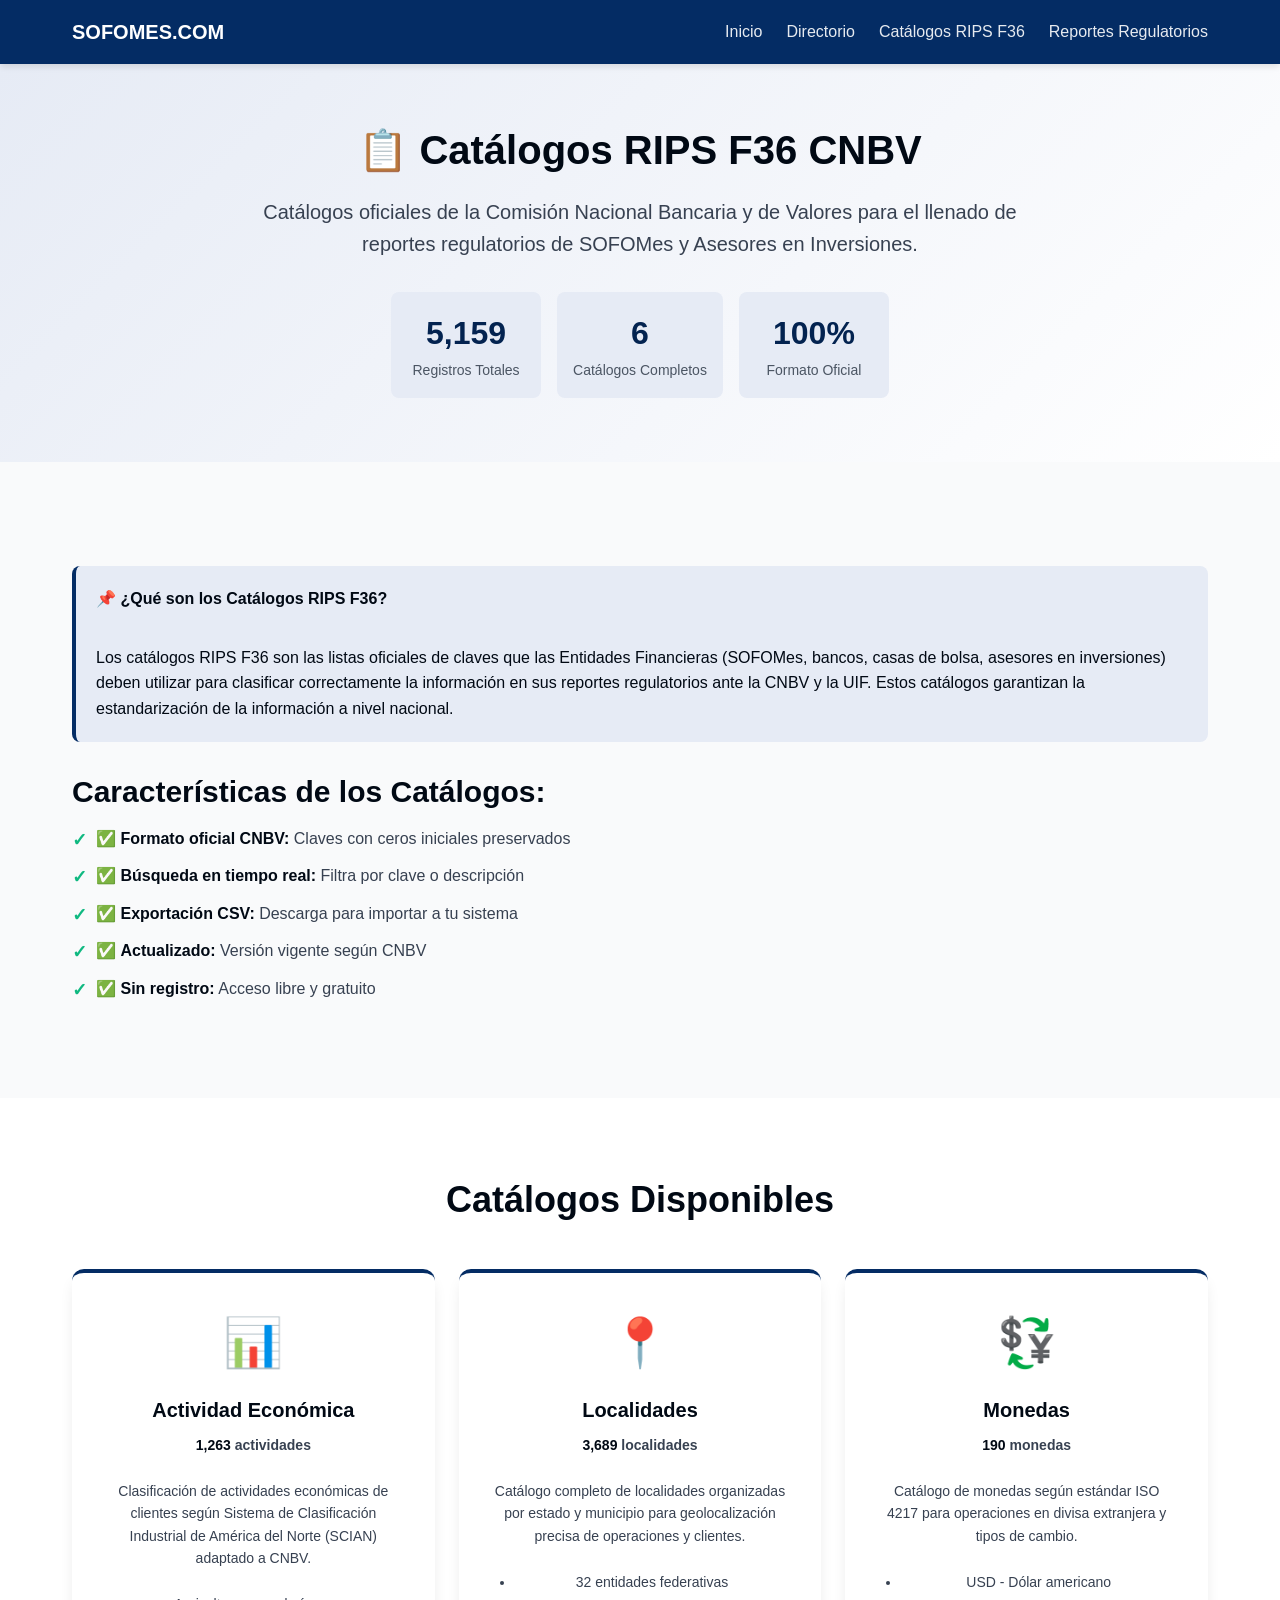
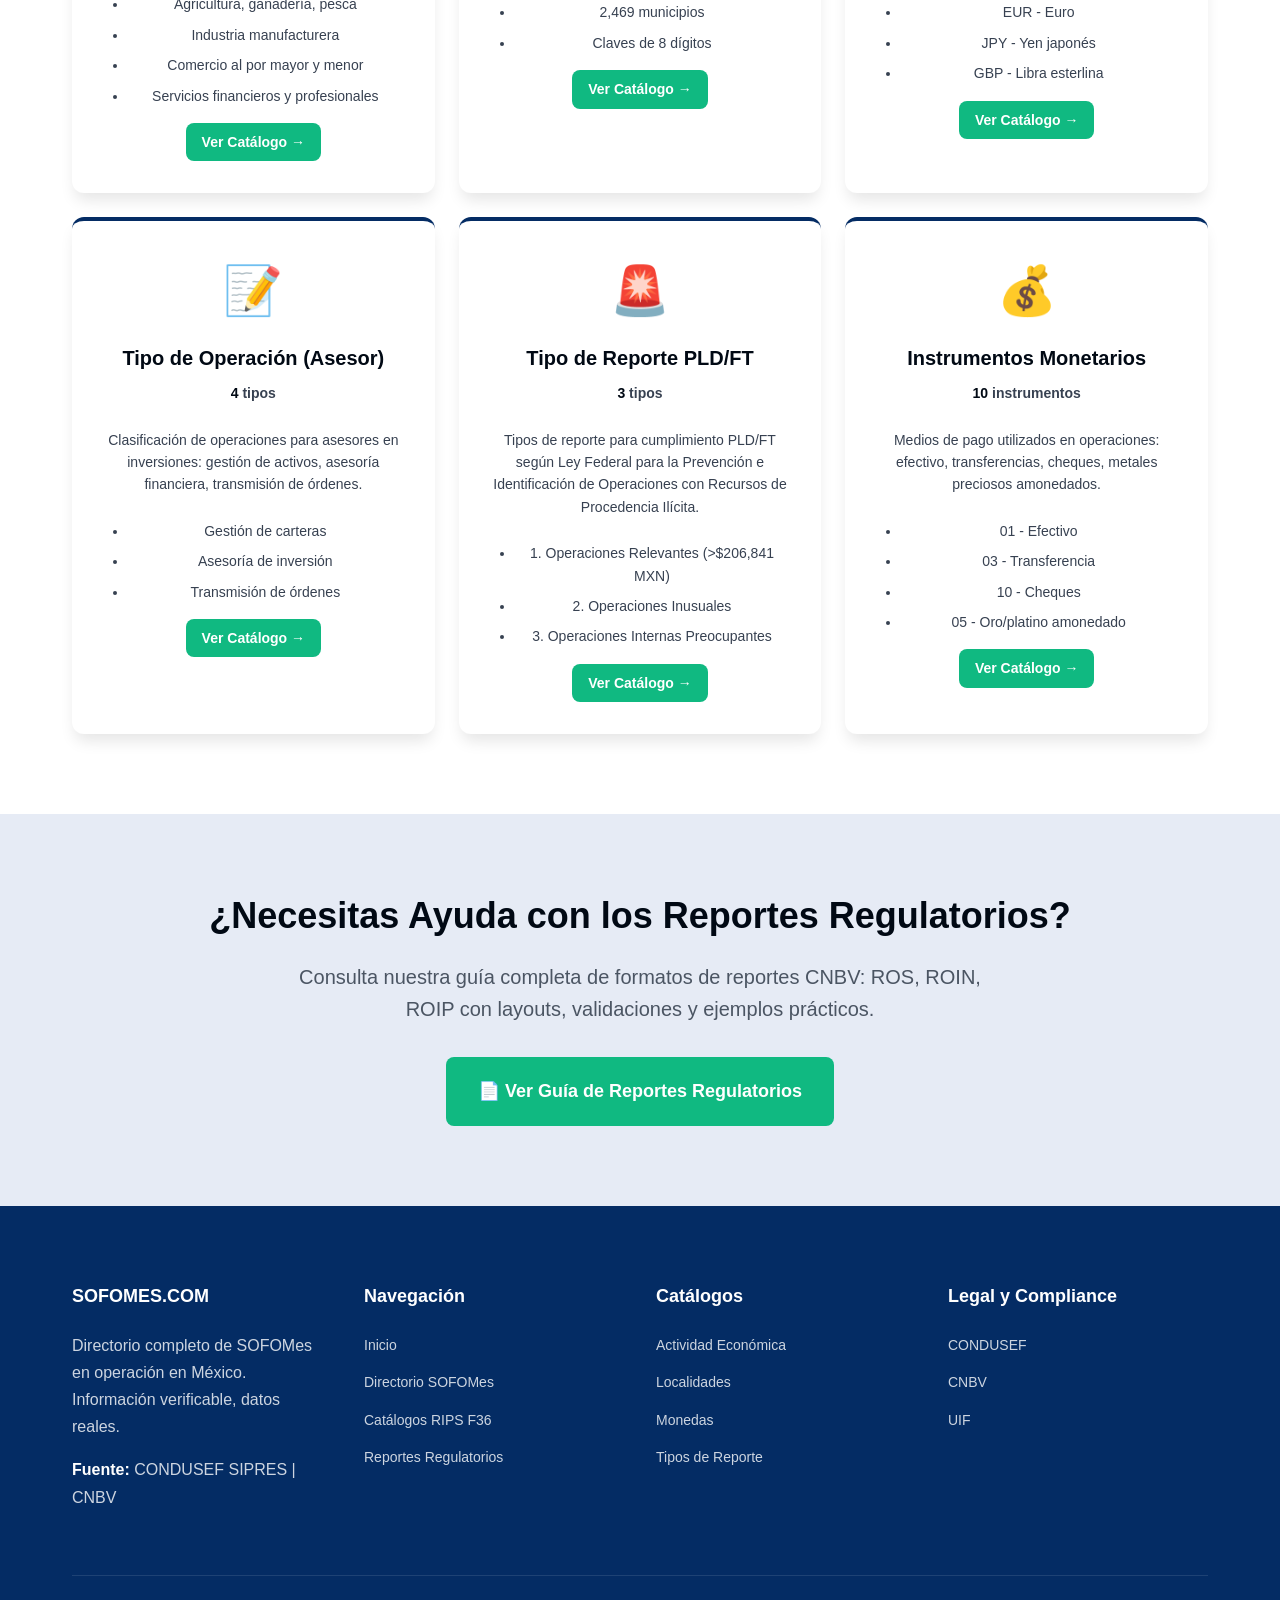
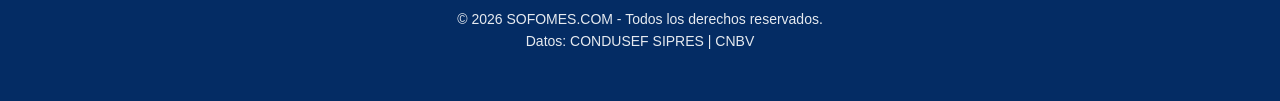
==== catalogos-rips-f36.html @ 3d818974 "estructura inicial" ====
<!DOCTYPE html>
<html lang="es-MX">
<head>
  <meta charset="UTF-8">
  <meta name="viewport" content="width=device-width, initial-scale=1.0">

  <!-- Primary Meta Tags -->
  <title>Catálogos RIPS F36 CNBV | SOFOMes en México</title>
  <meta name="description" content="Catálogos oficiales CNBV para reportes RIPS F36: Actividad Económica, Localidades, Monedas, Instrumentos Monetarios. 5,159 registros para SOFOMes.">
  <meta name="keywords" content="RIPS F36, catálogos CNBV, reportes regulatorios, SOFOM, actividad económica SCIAN, localidades México">

  <!-- Canonical URL -->
  <link rel="canonical" href="https://sofomes.com/catalogos-rips-f36">

  <!-- Open Graph -->
  <meta property="og:title" content="Catálogos RIPS F36 CNBV | SOFOMes México">
  <meta property="og:description" content="5,159 registros oficiales CNBV para reportes regulatorios de SOFOMes. Búsqueda y exportación CSV.">
  <meta property="og:type" content="website">
  <meta property="og:url" content="https://sofomes.com/catalogos-rips-f36">

  <!-- Stylesheet -->
  <link rel="stylesheet" href="assets/css/main-v2.css">
</head>
<body>

  <!-- Navigation -->
  <nav class="nav">
    <div class="container">
      <div class="nav-brand">
        <a href="index-new.html">SOFOMES.COM</a>
      </div>
      <div class="nav-menu">
        <a href="index-new.html">Inicio</a>
        <a href="lista-sofomes-mexico.html">Directorio</a>
        <a href="catalogos-rips-f36.html" class="active">Catálogos RIPS F36</a>
        <a href="reportes-regulatorios-cnbv.html">Reportes Regulatorios</a>
      </div>
    </div>
  </nav>

  <!-- Hero Section -->
  <section class="hero" style="padding: 4rem 0;">
    <div class="container">
      <h1 class="hero-title" style="text-align: center; font-size: 2.5rem;">
        📋 Catálogos RIPS F36 CNBV
      </h1>
      <p class="hero-subtitle" style="text-align: center; max-width: 800px; margin: 1rem auto;">
        Catálogos oficiales de la Comisión Nacional Bancaria y de Valores para el llenado de reportes regulatorios de SOFOMes y Asesores en Inversiones.
      </p>

      <div style="display: flex; gap: 1rem; justify-content: center; margin-top: 2rem; flex-wrap: wrap;">
        <div style="text-align: center; padding: 1rem; background: var(--primary-50); border-radius: var(--border-radius); min-width: 150px;">
          <div style="font-size: 2rem; font-weight: 700; color: var(--primary-600);">5,159</div>
          <div style="font-size: 0.875rem; color: var(--neutral-600);">Registros Totales</div>
        </div>
        <div style="text-align: center; padding: 1rem; background: var(--primary-50); border-radius: var(--border-radius); min-width: 150px;">
          <div style="font-size: 2rem; font-weight: 700; color: var(--primary-600);">6</div>
          <div style="font-size: 0.875rem; color: var(--neutral-600);">Catálogos Completos</div>
        </div>
        <div style="text-align: center; padding: 1rem; background: var(--primary-50); border-radius: var(--border-radius); min-width: 150px;">
          <div style="font-size: 2rem; font-weight: 700; color: var(--primary-600);">100%</div>
          <div style="font-size: 0.875rem; color: var(--neutral-600);">Formato Oficial</div>
        </div>
      </div>
    </div>
  </section>

  <!-- Intro Section -->
  <section class="section">
    <div class="container">
      <div class="alert alert-info">
        <strong>📌 ¿Qué son los Catálogos RIPS F36?</strong><br>
        Los catálogos RIPS F36 son las listas oficiales de claves que las Entidades Financieras (SOFOMes, bancos, casas de bolsa, asesores en inversiones) deben utilizar para clasificar correctamente la información en sus reportes regulatorios ante la CNBV y la UIF. Estos catálogos garantizan la estandarización de la información a nivel nacional.
      </div>

      <div style="margin-top: 2rem;">
        <h3 style="margin-bottom: 1rem;">Características de los Catálogos:</h3>
        <ul class="feature-list">
          <li>✅ <strong>Formato oficial CNBV:</strong> Claves con ceros iniciales preservados</li>
          <li>✅ <strong>Búsqueda en tiempo real:</strong> Filtra por clave o descripción</li>
          <li>✅ <strong>Exportación CSV:</strong> Descarga para importar a tu sistema</li>
          <li>✅ <strong>Actualizado:</strong> Versión vigente según CNBV</li>
          <li>✅ <strong>Sin registro:</strong> Acceso libre y gratuito</li>
        </ul>
      </div>
    </div>
  </section>

  <!-- Catálogos Grid -->
  <section class="section">
    <div class="container">
      <h2 class="section-title">Catálogos Disponibles</h2>

      <div class="catalogs-grid">
        <!-- Actividad Económica -->
        <div class="catalog-card">
          <div class="catalog-icon">📊</div>
          <h3>Actividad Económica</h3>
          <p class="catalog-count"><strong>1,263</strong> actividades</p>
          <p>Clasificación de actividades económicas de clientes según Sistema de Clasificación Industrial de América del Norte (SCIAN) adaptado a CNBV.</p>
          <ul style="font-size: 0.875rem; color: var(--neutral-600); margin: 1rem 0;">
            <li>Agricultura, ganadería, pesca</li>
            <li>Industria manufacturera</li>
            <li>Comercio al por mayor y menor</li>
            <li>Servicios financieros y profesionales</li>
          </ul>
          <a href="catalogos/actividad-economica.html" class="btn btn-primary btn-sm">Ver Catálogo →</a>
        </div>

        <!-- Localidades -->
        <div class="catalog-card">
          <div class="catalog-icon">📍</div>
          <h3>Localidades</h3>
          <p class="catalog-count"><strong>3,689</strong> localidades</p>
          <p>Catálogo completo de localidades organizadas por estado y municipio para geolocalización precisa de operaciones y clientes.</p>
          <ul style="font-size: 0.875rem; color: var(--neutral-600); margin: 1rem 0;">
            <li>32 entidades federativas</li>
            <li>2,469 municipios</li>
            <li>Claves de 8 dígitos</li>
          </ul>
          <a href="catalogos/localidades.html" class="btn btn-primary btn-sm">Ver Catálogo →</a>
        </div>

        <!-- Monedas -->
        <div class="catalog-card">
          <div class="catalog-icon">💱</div>
          <h3>Monedas</h3>
          <p class="catalog-count"><strong>190</strong> monedas</p>
          <p>Catálogo de monedas según estándar ISO 4217 para operaciones en divisa extranjera y tipos de cambio.</p>
          <ul style="font-size: 0.875rem; color: var(--neutral-600); margin: 1rem 0;">
            <li>USD - Dólar americano</li>
            <li>EUR - Euro</li>
            <li>JPY - Yen japonés</li>
            <li>GBP - Libra esterlina</li>
          </ul>
          <a href="catalogos/monedas.html" class="btn btn-primary btn-sm">Ver Catálogo →</a>
        </div>

        <!-- Tipo de Operación Asesor -->
        <div class="catalog-card">
          <div class="catalog-icon">📝</div>
          <h3>Tipo de Operación (Asesor)</h3>
          <p class="catalog-count"><strong>4</strong> tipos</p>
          <p>Clasificación de operaciones para asesores en inversiones: gestión de activos, asesoría financiera, transmisión de órdenes.</p>
          <ul style="font-size: 0.875rem; color: var(--neutral-600); margin: 1rem 0;">
            <li>Gestión de carteras</li>
            <li>Asesoría de inversión</li>
            <li>Transmisión de órdenes</li>
          </ul>
          <a href="catalogos/tipo-operacion-asesor.html" class="btn btn-primary btn-sm">Ver Catálogo →</a>
        </div>

        <!-- Tipo de Reporte -->
        <div class="catalog-card">
          <div class="catalog-icon">🚨</div>
          <h3>Tipo de Reporte PLD/FT</h3>
          <p class="catalog-count"><strong>3</strong> tipos</p>
          <p>Tipos de reporte para cumplimiento PLD/FT según Ley Federal para la Prevención e Identificación de Operaciones con Recursos de Procedencia Ilícita.</p>
          <ul style="font-size: 0.875rem; color: var(--neutral-600); margin: 1rem 0;">
            <li>1. Operaciones Relevantes (>$206,841 MXN)</li>
            <li>2. Operaciones Inusuales</li>
            <li>3. Operaciones Internas Preocupantes</li>
          </ul>
          <a href="catalogos/tipo-reporte.html" class="btn btn-primary btn-sm">Ver Catálogo →</a>
        </div>

        <!-- Instrumentos Monetarios -->
        <div class="catalog-card">
          <div class="catalog-icon">💰</div>
          <h3>Instrumentos Monetarios</h3>
          <p class="catalog-count"><strong>10</strong> instrumentos</p>
          <p>Medios de pago utilizados en operaciones: efectivo, transferencias, cheques, metales preciosos amonedados.</p>
          <ul style="font-size: 0.875rem; color: var(--neutral-600); margin: 1rem 0;">
            <li>01 - Efectivo</li>
            <li>03 - Transferencia</li>
            <li>10 - Cheques</li>
            <li>05 - Oro/platino amonedado</li>
          </ul>
          <a href="catalogos/instrumento-monetario.html" class="btn btn-primary btn-sm">Ver Catálogo →</a>
        </div>
      </div>
    </div>
  </section>

  <!-- CTA Reportes -->
  <section class="section" style="background: var(--primary-50);">
    <div class="container" style="text-align: center;">
      <h2 class="section-title">¿Necesitas Ayuda con los Reportes Regulatorios?</h2>
      <p class="section-subtitle" style="max-width: 700px; margin: 0 auto 2rem;">
        Consulta nuestra guía completa de formatos de reportes CNBV: ROS, ROIN, ROIP con layouts, validaciones y ejemplos prácticos.
      </p>
      <a href="reportes-regulatorios-cnbv.html" class="btn btn-primary btn-lg">
        📄 Ver Guía de Reportes Regulatorios
      </a>
    </div>
  </section>

  <!-- Footer -->
  <footer class="footer">
    <div class="container">
      <div class="footer-grid">
        <div class="footer-col">
          <h4>SOFOMES.COM</h4>
          <p>
            Directorio completo de SOFOMes en operación en México. Información verificable, datos reales.
          </p>
          <p style="margin-top: 1rem">
            <strong>Fuente:</strong> CONDUSEF SIPRES | CNBV
          </p>
        </div>

        <div class="footer-col">
          <h4>Navegación</h4>
          <ul class="footer-links">
            <li><a href="index-new.html">Inicio</a></li>
            <li><a href="lista-sofomes-mexico.html">Directorio SOFOMes</a></li>
            <li><a href="catalogos-rips-f36.html">Catálogos RIPS F36</a></li>
            <li><a href="reportes-regulatorios-cnbv.html">Reportes Regulatorios</a></li>
          </ul>
        </div>

        <div class="footer-col">
          <h4>Catálogos</h4>
          <ul class="footer-links">
            <li><a href="catalogos/actividad-economica.html">Actividad Económica</a></li>
            <li><a href="catalogos/localidades.html">Localidades</a></li>
            <li><a href="catalogos/monedas.html">Monedas</a></li>
            <li><a href="catalogos/tipo-reporte.html">Tipos de Reporte</a></li>
          </ul>
        </div>

        <div class="footer-col">
          <h4>Legal y Compliance</h4>
          <ul class="footer-links">
            <li><a href="https://www.condusef.gob.mx" target="_blank">CONDUSEF</a></li>
            <li><a href="https://www.cnbv.gob.mx" target="_blank">CNBV</a></li>
            <li><a href="https://www.gob.mx/uif" target="_blank">UIF</a></li>
          </ul>
        </div>
      </div>

      <div class="footer-bottom">
        <div class="footer-copyright">
          <p>
            &copy; <span class="current-year"></span> SOFOMES.COM - Todos los derechos reservados.<br>
            Datos: <a href="https://www.condusef.gob.mx" target="_blank">CONDUSEF SIPRES</a> |
            <a href="https://www.cnbv.gob.mx" target="_blank">CNBV</a>
          </p>
        </div>
      </div>
    </div>
  </footer>

  <!-- Dynamic Year Update Script -->
  <script>
    (function() {
      const currentYear = new Date().getFullYear();
      document.querySelectorAll('.current-year').forEach(el => {
        el.textContent = currentYear;
      });
    })();
  </script>

</body>
</html>
---- assets/css/main-v2.css ----
/* ==================================================================
   SOFOMES.COM - Professional Color System v2.0
   Based on: #042c64 (Corporate Blue)
   Methodology: 60-30-10 Rule + Fintech Best Practices 2025
   ================================================================== */

/* ============================================
   1. CSS VARIABLES - Professional Color System
   ============================================ */

:root {
  /* PRIMARY COLORS (30% usage) - Corporate Blue #042c64 */
  --primary-50: #E6EBF5;
  --primary-100: #B3C5E5;
  --primary-200: #809FD5;
  --primary-300: #4D79C5;
  --primary-400: #1A53B5;
  --primary-500: #042c64;   /* BRAND COLOR */
  --primary-600: #032350;
  --primary-700: #021A3C;
  --primary-800: #011228;
  --primary-900: #010914;

  /* SECONDARY COLORS (10% usage) - Success Green */
  --secondary-50: #ECFDF5;
  --secondary-100: #D1FAE5;
  --secondary-200: #A7F3D0;
  --secondary-300: #6EE7B7;
  --secondary-400: #34D399;
  --secondary-500: #10B981;  /* CTA PRIMARY */
  --secondary-600: #059669;
  --secondary-700: #047857;
  --secondary-800: #065F46;
  --secondary-900: #064E3B;

  /* ACCENT COLORS (<5% usage) - Warning Orange */
  --accent-50: #FFF7ED;
  --accent-100: #FFEDD5;
  --accent-200: #FED7AA;
  --accent-300: #FDBA74;
  --accent-400: #FB923C;
  --accent-500: #F59E0B;     /* WARNING/FEATURED */
  --accent-600: #D97706;
  --accent-700: #B45309;
  --accent-800: #92400E;
  --accent-900: #78350F;

  /* NEUTRAL COLORS (60% usage) - Grays */
  --neutral-50: #F9FAFB;
  --neutral-100: #F3F4F6;
  --neutral-200: #E5E7EB;
  --neutral-300: #D1D5DB;
  --neutral-400: #9CA3AF;
  --neutral-500: #6B7280;
  --neutral-600: #4B5563;
  --neutral-700: #374151;
  --neutral-800: #1F2937;
  --neutral-900: #111827;

  /* SEMANTIC COLORS */
  --white: #FFFFFF;
  --black: #000000;
  --success: var(--secondary-500);
  --warning: var(--accent-500);
  --danger: #EF4444;
  --info: var(--primary-400);

  /* TYPOGRAPHY */
  --font-sans: 'Inter', -apple-system, BlinkMacSystemFont, 'Segoe UI', sans-serif;

  /* FONT SIZES */
  --text-xs: 0.75rem;
  --text-sm: 0.875rem;
  --text-base: 1rem;
  --text-lg: 1.125rem;
  --text-xl: 1.25rem;
  --text-2xl: 1.5rem;
  --text-3xl: 1.875rem;
  --text-4xl: 2.25rem;
  --text-5xl: 3rem;

  /* SPACING */
  --space-1: 0.25rem;
  --space-2: 0.5rem;
  --space-3: 0.75rem;
  --space-4: 1rem;
  --space-5: 1.25rem;
  --space-6: 1.5rem;
  --space-8: 2rem;
  --space-10: 2.5rem;
  --space-12: 3rem;
  --space-16: 4rem;
  --space-20: 5rem;

  /* LAYOUT */
  --container-width: 1200px;
  --container-padding: 2rem;
  --border-radius: 8px;
  --border-radius-lg: 12px;
  --border-radius-xl: 16px;

  /* SHADOWS */
  --shadow-sm: 0 1px 2px 0 rgba(0, 0, 0, 0.05);
  --shadow: 0 1px 3px 0 rgba(0, 0, 0, 0.1);
  --shadow-md: 0 4px 6px -1px rgba(0, 0, 0, 0.1);
  --shadow-lg: 0 10px 15px -3px rgba(0, 0, 0, 0.1);
  --shadow-xl: 0 20px 25px -5px rgba(0, 0, 0, 0.1);

  /* TRANSITIONS */
  --transition: 250ms ease;
}

/* ============================================
   2. RESET & BASE
   ============================================ */

*, *::before, *::after {
  box-sizing: border-box;
  margin: 0;
  padding: 0;
}

html {
  font-size: 16px;
  -webkit-font-smoothing: antialiased;
  -moz-osx-font-smoothing: grayscale;
  scroll-behavior: smooth;
}

body {
  font-family: var(--font-sans);
  font-size: var(--text-base);
  line-height: 1.6;
  color: var(--neutral-800);
  background: var(--white);
}

/* ============================================
   3. TYPOGRAPHY
   ============================================ */

h1, h2, h3, h4, h5, h6 {
  font-weight: 700;
  line-height: 1.2;
  color: var(--primary-900);
  margin-bottom: var(--space-4);
}

h1 { font-size: var(--text-5xl); }
h2 { font-size: var(--text-4xl); }
h3 { font-size: var(--text-3xl); }
h4 { font-size: var(--text-2xl); }
h5 { font-size: var(--text-xl); }
h6 { font-size: var(--text-lg); }

p {
  margin-bottom: var(--space-4);
  color: var(--neutral-700);
}

a {
  color: var(--primary-500);
  text-decoration: none;
  transition: color var(--transition);
}

a:hover {
  color: var(--primary-700);
}

strong {
  font-weight: 700;
  color: var(--primary-900);
}

ul, ol {
  margin-bottom: var(--space-4);
  padding-left: var(--space-6);
}

li {
  margin-bottom: var(--space-2);
  color: var(--neutral-700);
}

/* ============================================
   4. LAYOUT
   ============================================ */

.container {
  width: 100%;
  max-width: var(--container-width);
  margin: 0 auto;
  padding: 0 var(--container-padding);
}

.section {
  padding: var(--space-20) 0;
}

/* LIGHT SECTIONS (Profesional - Solo blancos y grises sutiles) */
.section {
  background: var(--white);
}

.section:nth-of-type(even) {
  background: var(--neutral-50);
}

/* SECCIONES CON FONDO GRIS MÁS MARCADO (pero no oscuro) */
.section-alternate {
  background: linear-gradient(135deg, var(--neutral-50) 0%, var(--neutral-100) 100%);
}

/* Títulos consistentes en todas las secciones */
h1, h2, h3, h4, h5, h6 {
  color: var(--primary-900);
}

p {
  color: var(--neutral-700);
}

a {
  color: var(--primary-500);
}

a:hover {
  color: var(--primary-700);
}

strong {
  color: var(--primary-900);
}

.section-title {
  font-size: var(--text-4xl);
  font-weight: 700;
  text-align: center;
  margin-bottom: var(--space-6);
  color: var(--primary-900);
}

.section-subtitle {
  font-size: var(--text-xl);
  text-align: center;
  color: var(--neutral-600);
  margin-bottom: var(--space-12);
  max-width: 800px;
  margin-left: auto;
  margin-right: auto;
}

/* ============================================
   5. NAVIGATION (30% - Primary Color)
   ============================================ */

.nav {
  background: var(--primary-500);
  box-shadow: var(--shadow-md);
  position: sticky;
  top: 0;
  z-index: 100;
  padding: var(--space-4) 0;
}

.nav .container {
  display: flex;
  justify-content: space-between;
  align-items: center;
}

.nav-brand a {
  font-size: var(--text-xl);
  font-weight: 700;
  color: var(--white);
  text-decoration: none;
}

.nav-menu {
  display: flex;
  gap: var(--space-6);
}

.nav-menu a {
  color: var(--white);
  font-weight: 500;
  opacity: 0.9;
  transition: opacity var(--transition);
}

.nav-menu a:hover {
  opacity: 1;
  text-decoration: none;
}

/* ============================================
   6. HERO
   ============================================ */

.hero {
  padding: var(--space-20) 0;
  background: linear-gradient(135deg, var(--primary-50) 0%, var(--white) 100%);
}

.hero-content {
  display: grid;
  grid-template-columns: 1fr 1fr;
  gap: var(--space-12);
  align-items: center;
}

.hero-title {
  font-size: var(--text-5xl);
  line-height: 1.1;
  margin-bottom: var(--space-6);
  color: var(--primary-900);
}

.hero-subtitle {
  font-size: var(--text-xl);
  color: var(--neutral-700);
  margin-bottom: var(--space-8);
}

.hero-image img {
  width: 100%;
  border-radius: var(--border-radius-xl);
  box-shadow: var(--shadow-xl);
}

.hero-cta {
  display: flex;
  gap: var(--space-4);
}

/* Stats Bar */
.stats-bar {
  display: grid;
  grid-template-columns: repeat(auto-fit, minmax(150px, 1fr));
  gap: var(--space-6);
  margin: var(--space-8) 0;
  padding: var(--space-6);
  background: var(--white);
  border-radius: var(--border-radius-lg);
  box-shadow: var(--shadow-lg);
}

.stat-item {
  text-align: center;
}

.stat-item strong {
  display: block;
  font-size: var(--text-3xl);
  color: var(--primary-500);
  margin-bottom: var(--space-2);
}

.stat-item span {
  font-size: var(--text-sm);
  color: var(--neutral-600);
  font-weight: 500;
}

/* ============================================
   7. BUTTONS (10% - Secondary/Accent)
   ============================================ */

.btn {
  display: inline-flex;
  align-items: center;
  gap: var(--space-2);
  padding: var(--space-4) var(--space-6);
  border-radius: var(--border-radius);
  font-weight: 600;
  font-size: var(--text-base);
  text-decoration: none;
  cursor: pointer;
  border: none;
  transition: all var(--transition);
  white-space: nowrap;
}

/* CTA PRIMARY (10% - Green) */
.btn-primary {
  background: var(--secondary-500);
  color: var(--white);
}

.btn-primary:hover {
  background: var(--secondary-600);
  transform: translateY(-2px);
  box-shadow: var(--shadow-lg);
  text-decoration: none;
  color: var(--white);
}

/* Secondary Button (Primary Blue) */
.btn-secondary {
  background: var(--white);
  color: var(--primary-500);
  border: 2px solid var(--primary-500);
}

.btn-secondary:hover {
  background: var(--primary-50);
  text-decoration: none;
}

/* Outline Button */
.btn-outline {
  background: transparent;
  color: var(--primary-500);
  border: 2px solid var(--primary-500);
}

.btn-outline:hover {
  background: var(--primary-500);
  color: var(--white);
  text-decoration: none;
}

.btn-lg {
  padding: var(--space-5) var(--space-8);
  font-size: var(--text-lg);
}

.btn-sm {
  padding: var(--space-2) var(--space-4);
  font-size: var(--text-sm);
}

/* ============================================
   8. GRIDS
   ============================================ */

.grid {
  display: grid;
  gap: var(--space-8);
}

.grid-2 {
  grid-template-columns: repeat(auto-fit, minmax(300px, 1fr));
}

.grid-3 {
  grid-template-columns: repeat(auto-fit, minmax(250px, 1fr));
}

/* ============================================
   9. ALERTS (Semantic Colors)
   ============================================ */

.alert {
  padding: var(--space-5);
  border-radius: var(--border-radius);
  margin: var(--space-6) 0;
  border-left: 4px solid;
}

.alert strong {
  display: block;
  margin-bottom: var(--space-2);
}

.alert-info {
  background: var(--primary-50);
  border-color: var(--primary-500);
  color: var(--primary-900);
}

.alert-success {
  background: var(--secondary-50);
  border-color: var(--secondary-500);
  color: var(--secondary-900);
}

.alert-warning {
  background: var(--accent-50);
  border-color: var(--accent-500);
  color: var(--accent-900);
}

.alert-danger {
  background: #FEE2E2;
  border-color: var(--danger);
  color: #7F1D1D;
}

/* ============================================
   10. BADGES (Accent Colors)
   ============================================ */

.badge {
  display: inline-block;
  padding: var(--space-2) var(--space-3);
  border-radius: var(--border-radius);
  font-size: var(--text-xs);
  font-weight: 700;
  text-transform: uppercase;
  letter-spacing: 0.05em;
}

.badge-gold {
  background: linear-gradient(135deg, #FCD34D, var(--accent-500));
  color: var(--neutral-900);
}

.badge-unicorn {
  background: linear-gradient(135deg, #C084FC, #8B5CF6);
  color: var(--white);
}

.badge-fintech {
  background: var(--secondary-500);
  color: var(--white);
}

.badge-fovissste {
  background: var(--primary-500);
  color: var(--white);
}

.badge-bursatil {
  background: #3B82F6;
  color: var(--white);
}

.badge-er {
  background: var(--neutral-200);
  color: var(--neutral-900);
}

.badge-verified {
  background: var(--secondary-500);
  color: var(--white);
}

/* ============================================
   11. TABLES
   ============================================ */

.comparison-table {
  width: 100%;
  border-collapse: collapse;
  margin: var(--space-6) 0;
  background: var(--white);
  border-radius: var(--border-radius);
  overflow: hidden;
  box-shadow: var(--shadow);
}

.comparison-table thead {
  background: var(--primary-500);
  color: var(--white);
}

.comparison-table th,
.comparison-table td {
  padding: var(--space-4);
  text-align: left;
  border-bottom: 1px solid var(--neutral-200);
}

.comparison-table tbody tr:hover {
  background: var(--neutral-50);
}

/* ============================================
   12. LISTS
   ============================================ */

.feature-list {
  list-style: none;
  padding: 0;
}

.feature-list li {
  padding-left: var(--space-6);
  margin-bottom: var(--space-3);
  position: relative;
  color: var(--neutral-700);
}

.feature-list li::before {
  content: '✓';
  position: absolute;
  left: 0;
  color: var(--secondary-500);
  font-weight: 700;
  font-size: var(--text-lg);
}

.process-list {
  counter-reset: process-counter;
  list-style: none;
  padding: 0;
}

.process-list li {
  counter-increment: process-counter;
  margin-bottom: var(--space-6);
  padding-left: var(--space-12);
  position: relative;
}

.process-list li::before {
  content: counter(process-counter);
  position: absolute;
  left: 0;
  top: 0;
  width: 40px;
  height: 40px;
  background: var(--primary-500);
  color: var(--white);
  border-radius: 50%;
  display: flex;
  align-items: center;
  justify-content: center;
  font-weight: 700;
}

.process-list strong {
  display: block;
  margin-bottom: var(--space-2);
  color: var(--primary-900);
}

.process-list p {
  margin: 0;
  color: var(--neutral-700);
}

/* ============================================
   13. DIRECTORY STATS
   ============================================ */

.directory-stats {
  display: grid;
  grid-template-columns: repeat(auto-fit, minmax(200px, 1fr));
  gap: var(--space-6);
  margin: var(--space-12) 0;
}

.stat-card {
  background: var(--white);
  padding: var(--space-6);
  border-radius: var(--border-radius-lg);
  text-align: center;
  box-shadow: var(--shadow-lg);
  transition: transform var(--transition);
}

.stat-card:hover {
  transform: translateY(-4px);
}

.stat-number {
  font-size: var(--text-4xl);
  font-weight: 700;
  color: var(--primary-500);
  margin-bottom: var(--space-2);
}

.stat-label {
  font-size: var(--text-lg);
  font-weight: 600;
  color: var(--primary-900);
  margin-bottom: var(--space-2);
}

.stat-detail {
  font-size: var(--text-sm);
  color: var(--neutral-600);
}

/* ============================================
   14. CTA BOX
   ============================================ */

.cta-box {
  background: linear-gradient(135deg, var(--primary-500), var(--primary-700));
  color: var(--white);
  padding: var(--space-10);
  border-radius: var(--border-radius-xl);
  text-align: center;
  margin: var(--space-12) 0;
  box-shadow: var(--shadow-xl);
}

.cta-box h3,
.cta-box h4 {
  color: var(--white);
  margin-bottom: var(--space-4);
}

.cta-box p {
  color: rgba(255, 255, 255, 0.9);
  margin-bottom: var(--space-6);
  font-size: var(--text-lg);
}

/* ============================================
   15. FOVISSSTE SECTION
   ============================================ */

.fovissste-list {
  display: flex;
  flex-direction: column;
  gap: var(--space-4);
}

.fovissste-item {
  padding: var(--space-5);
  background: var(--neutral-50);
  border-radius: var(--border-radius);
  border-left: 4px solid var(--primary-300);
  transition: all var(--transition);
}

.fovissste-item:hover {
  border-left-color: var(--primary-500);
  transform: translateX(4px);
}

.fovissste-item.featured {
  background: linear-gradient(135deg, #FEF3C7, #FCD34D);
  border-left-color: var(--accent-500);
  border-left-width: 6px;
}

.fovissste-item strong {
  display: block;
  color: var(--primary-900);
  margin-bottom: var(--space-2);
}

.fovissste-item p {
  margin: 0;
  color: var(--neutral-700);
  font-size: var(--text-sm);
}

/* ============================================
   16. CASES GRID
   ============================================ */

.cases-grid {
  display: grid;
  grid-template-columns: repeat(auto-fit, minmax(300px, 1fr));
  gap: var(--space-8);
  margin-top: var(--space-12);
}

.case-card {
  background: var(--white);
  border-radius: var(--border-radius-lg);
  padding: var(--space-8);
  box-shadow: var(--shadow-lg);
  transition: all var(--transition);
  border-top: 4px solid var(--primary-500);
}

.case-card:hover {
  transform: translateY(-8px);
  box-shadow: var(--shadow-xl);
}

.case-header {
  display: flex;
  justify-content: space-between;
  align-items: flex-start;
  margin-bottom: var(--space-6);
  gap: var(--space-4);
}

.case-header h3 {
  font-size: var(--text-2xl);
  margin-bottom: 0;
  color: var(--primary-900);
}

.case-stats {
  display: grid;
  grid-template-columns: repeat(2, 1fr);
  gap: var(--space-4);
  margin-bottom: var(--space-6);
  padding: var(--space-4);
  background: var(--neutral-50);
  border-radius: var(--border-radius);
}

.case-stat {
  text-align: center;
}

.case-stat strong {
  display: block;
  font-size: var(--text-xl);
  color: var(--primary-500);
  margin-bottom: var(--space-1);
}

.case-stat span {
  display: block;
  font-size: var(--text-xs);
  color: var(--neutral-600);
  text-transform: uppercase;
}

.case-description {
  color: var(--neutral-700);
  margin-bottom: var(--space-6);
}

.case-features {
  list-style: none;
  padding: 0;
}

.case-features li {
  margin-bottom: var(--space-2);
  color: var(--neutral-700);
  font-size: var(--text-sm);
}

/* ============================================
   17. CONSTITUIR SOFOM
   ============================================ */

.cost-breakdown {
  display: flex;
  flex-direction: column;
  gap: var(--space-4);
  margin: var(--space-6) 0;
}

.cost-item {
  padding: var(--space-5);
  background: var(--white);
  border-radius: var(--border-radius);
  border-left: 4px solid var(--primary-500);
  box-shadow: var(--shadow);
  transition: all var(--transition);
}

.cost-item:hover {
  transform: translateX(4px);
  box-shadow: var(--shadow-lg);
}

.cost-item strong {
  display: block;
  font-size: var(--text-lg);
  color: var(--primary-900);
  margin-bottom: var(--space-2);
}

.cost-amount {
  display: block;
  font-size: var(--text-2xl);
  font-weight: 700;
  color: var(--accent-500);
  margin-bottom: var(--space-3);
}

.cost-item p {
  margin: 0;
  color: var(--neutral-700);
  font-size: var(--text-sm);
}

.timeline-list {
  counter-reset: timeline-counter;
  list-style: none;
  padding: 0;
  position: relative;
}

.timeline-list::before {
  content: '';
  position: absolute;
  left: 20px;
  top: 20px;
  bottom: 20px;
  width: 2px;
  background: linear-gradient(to bottom, var(--primary-500), var(--primary-300));
}

.timeline-list li {
  counter-increment: timeline-counter;
  padding-left: var(--space-16);
  margin-bottom: var(--space-8);
  position: relative;
}

.timeline-list li::before {
  content: counter(timeline-counter);
  position: absolute;
  left: 0;
  top: 0;
  width: 40px;
  height: 40px;
  background: var(--primary-500);
  color: var(--white);
  border-radius: 50%;
  display: flex;
  align-items: center;
  justify-content: center;
  font-weight: 700;
  box-shadow: 0 0 0 4px var(--white), 0 0 0 6px var(--primary-200);
  z-index: 1;
}

.timeline-list strong {
  display: block;
  font-size: var(--text-lg);
  color: var(--primary-900);
  margin-bottom: var(--space-2);
}

.timeline-list p {
  margin-bottom: var(--space-2);
  color: var(--neutral-700);
}

.timeline-duration {
  display: inline-block;
  padding: var(--space-1) var(--space-3);
  background: var(--accent-100);
  color: var(--accent-900);
  border-radius: var(--border-radius);
  font-size: var(--text-xs);
  font-weight: 600;
}

/* ============================================
   18. SOFTWARE PLD/FT
   ============================================ */

.product-highlight {
  background: linear-gradient(135deg, var(--primary-50), var(--secondary-50));
  padding: var(--space-8);
  border-radius: var(--border-radius-xl);
  border: 2px solid var(--primary-200);
}

.product-highlight h3,
.product-highlight h4 {
  color: var(--primary-900);
}

.product-highlight p {
  color: var(--neutral-700);
}

.product-highlight ul {
  color: var(--neutral-700);
}

.lead {
  font-size: var(--text-lg);
  line-height: 1.7;
  color: var(--neutral-700);
  margin-bottom: var(--space-6);
}

/* ============================================
   19. CATÁLOGOS
   ============================================ */

.catalogs-grid {
  display: grid;
  grid-template-columns: repeat(auto-fit, minmax(280px, 1fr));
  gap: var(--space-6);
  margin-top: var(--space-12);
}

.catalog-card {
  background: var(--white);
  padding: var(--space-8);
  border-radius: var(--border-radius-lg);
  text-align: center;
  box-shadow: var(--shadow-lg);
  transition: all var(--transition);
  border-top: 4px solid var(--primary-500);
}

.catalog-card:hover {
  transform: translateY(-8px);
  box-shadow: var(--shadow-xl);
}

.catalog-icon {
  font-size: var(--text-5xl);
  margin-bottom: var(--space-4);
}

.catalog-card h3 {
  font-size: var(--text-xl);
  margin-bottom: var(--space-3);
  color: var(--primary-900);
}

.catalog-count {
  font-size: var(--text-lg);
  color: var(--primary-500);
  font-weight: 700;
  margin-bottom: var(--space-4);
}

.catalog-card p {
  font-size: var(--text-sm);
  color: var(--neutral-700);
  margin-bottom: var(--space-6);
}

/* ============================================
   20. FAQ
   ============================================ */

.faq-grid {
  display: grid;
  gap: var(--space-6);
  max-width: 1000px;
  margin: 0 auto;
}

.faq-item {
  background: var(--white);
  border-radius: var(--border-radius-lg);
  box-shadow: var(--shadow);
  overflow: hidden;
}

.faq-question {
  font-size: var(--text-lg);
  font-weight: 600;
  color: var(--primary-900);
  padding: var(--space-6);
  background: var(--neutral-50);
  border-left: 4px solid var(--primary-500);
  margin: 0;
}

.faq-answer {
  padding: 0 var(--space-6) var(--space-6);
}

.faq-answer p {
  margin-bottom: var(--space-4);
  color: var(--neutral-700);
}

.faq-answer ul,
.faq-answer ol {
  margin-bottom: var(--space-4);
}

.faq-answer li {
  color: var(--neutral-700);
}

/* ============================================
   21. FOOTER
   ============================================ */

.footer {
  background: var(--primary-500);
  color: rgba(255, 255, 255, 0.9);
  padding: var(--space-20) 0 var(--space-8);
}

.footer-grid {
  display: grid;
  grid-template-columns: repeat(4, 1fr);
  gap: var(--space-8);
  margin-bottom: var(--space-12);
}

@media (max-width: 768px) {
  .footer-grid {
    grid-template-columns: repeat(2, 1fr);
  }
}

@media (max-width: 480px) {
  .footer-grid {
    grid-template-columns: 1fr;
  }
}

.footer-col h4 {
  color: var(--white);
  margin-bottom: var(--space-6);
  font-size: var(--text-lg);
}

.footer-col p {
  color: rgba(255, 255, 255, 0.8);
  line-height: 1.7;
  margin-bottom: var(--space-4);
}

.footer-col p strong,
.footer strong {
  color: var(--white);
  font-weight: 700;
}

.footer-links {
  list-style: none;
  padding: 0;
}

.footer-links li {
  margin-bottom: var(--space-3);
}

.footer-links a {
  color: rgba(255, 255, 255, 0.8);
  text-decoration: none;
  transition: color var(--transition);
  font-size: var(--text-sm);
}

.footer-links a:hover {
  color: var(--white);
  text-decoration: none;
}

.footer-bottom {
  border-top: 1px solid rgba(255, 255, 255, 0.1);
  padding-top: var(--space-8);
}

.footer-copyright {
  text-align: center;
  color: rgba(255, 255, 255, 0.7);
  font-size: var(--text-sm);
}

.footer-copyright a {
  color: rgba(255, 255, 255, 0.9);
}

.footer-copyright a:hover {
  color: var(--white);
}

.footer-copyright p {
  color: rgba(255, 255, 255, 0.9);
}

/* ============================================
   22. RESPONSIVE
   ============================================ */

@media (max-width: 1024px) {
  :root {
    --text-5xl: 2.5rem;
    --text-4xl: 2rem;
    --text-3xl: 1.75rem;
  }

  .hero-content {
    grid-template-columns: 1fr;
  }
}

@media (max-width: 768px) {
  :root {
    --container-padding: 1rem;
    --text-5xl: 2rem;
    --text-4xl: 1.75rem;
    --text-3xl: 1.5rem;
  }

  .nav-menu {
    display: none;
  }

  .hero {
    padding: var(--space-12) 0;
  }

  .hero-cta {
    flex-direction: column;
  }

  .btn {
    width: 100%;
    justify-content: center;
  }

  .stats-bar {
    grid-template-columns: repeat(2, 1fr);
  }

  .grid-2,
  .grid-3 {
    grid-template-columns: 1fr;
  }

  .cases-grid {
    grid-template-columns: 1fr;
  }

  .case-stats {
    grid-template-columns: 1fr;
  }

  .catalogs-grid {
    grid-template-columns: 1fr;
  }
}

@media (max-width: 480px) {
  .stats-bar {
    grid-template-columns: 1fr;
  }

  .section {
    padding: var(--space-12) 0;
  }
}

/* ============================================
   23. FONTS
   ============================================ */

@font-face {
  font-family: 'Inter';
  src: url('../fonts/inter-latin-400.woff2') format('woff2');
  font-weight: 400;
  font-style: normal;
  font-display: swap;
}

@font-face {
  font-family: 'Inter';
  src: url('../fonts/inter-latin-700.woff2') format('woff2');
  font-weight: 700;
  font-style: normal;
  font-display: swap;
}

/* ============================================
   24. UTILITIES
   ============================================ */

.text-center { text-align: center; }
.mt-4 { margin-top: var(--space-4); }
.mb-4 { margin-bottom: var(--space-4); }

/* ============================================
   25. PRINT
   ============================================ */

@media print {
  .nav, .footer, .btn {
    display: none;
  }

  body {
    font-size: 12pt;
    color: var(--black);
  }
}
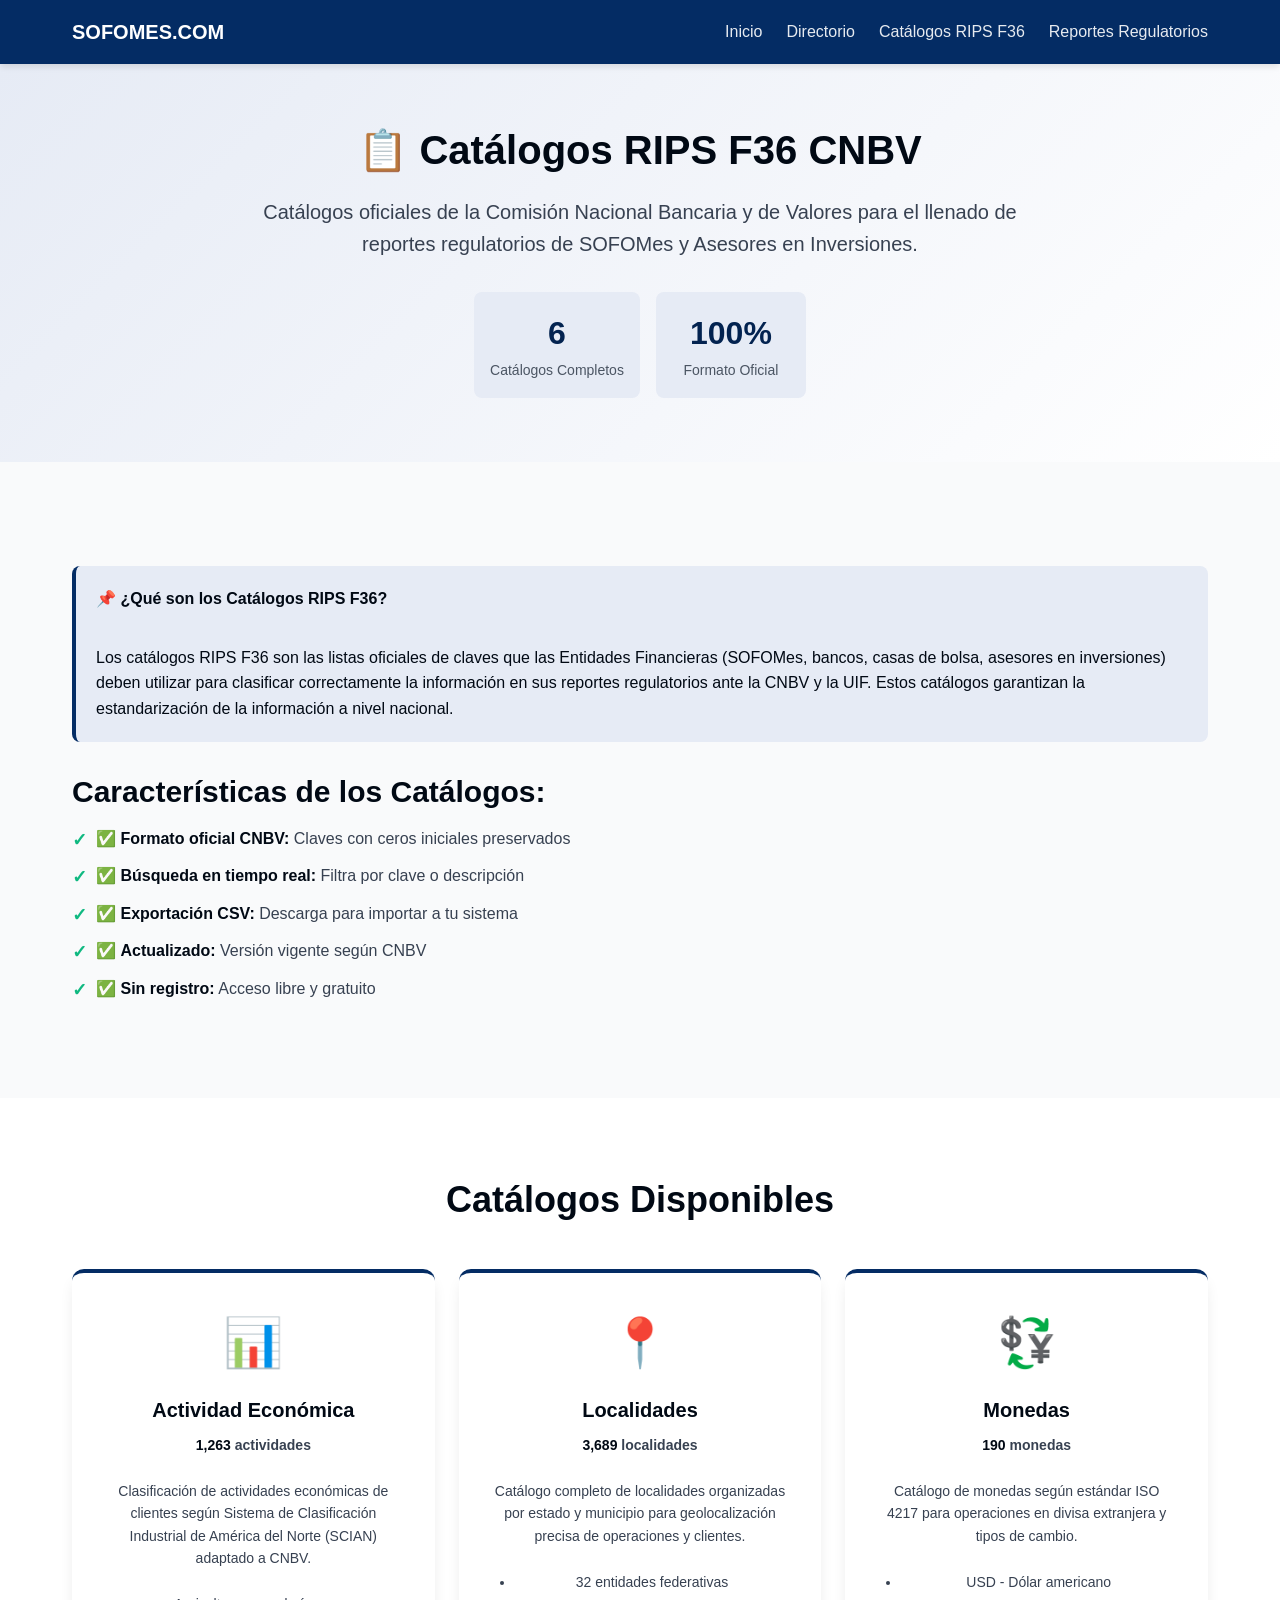
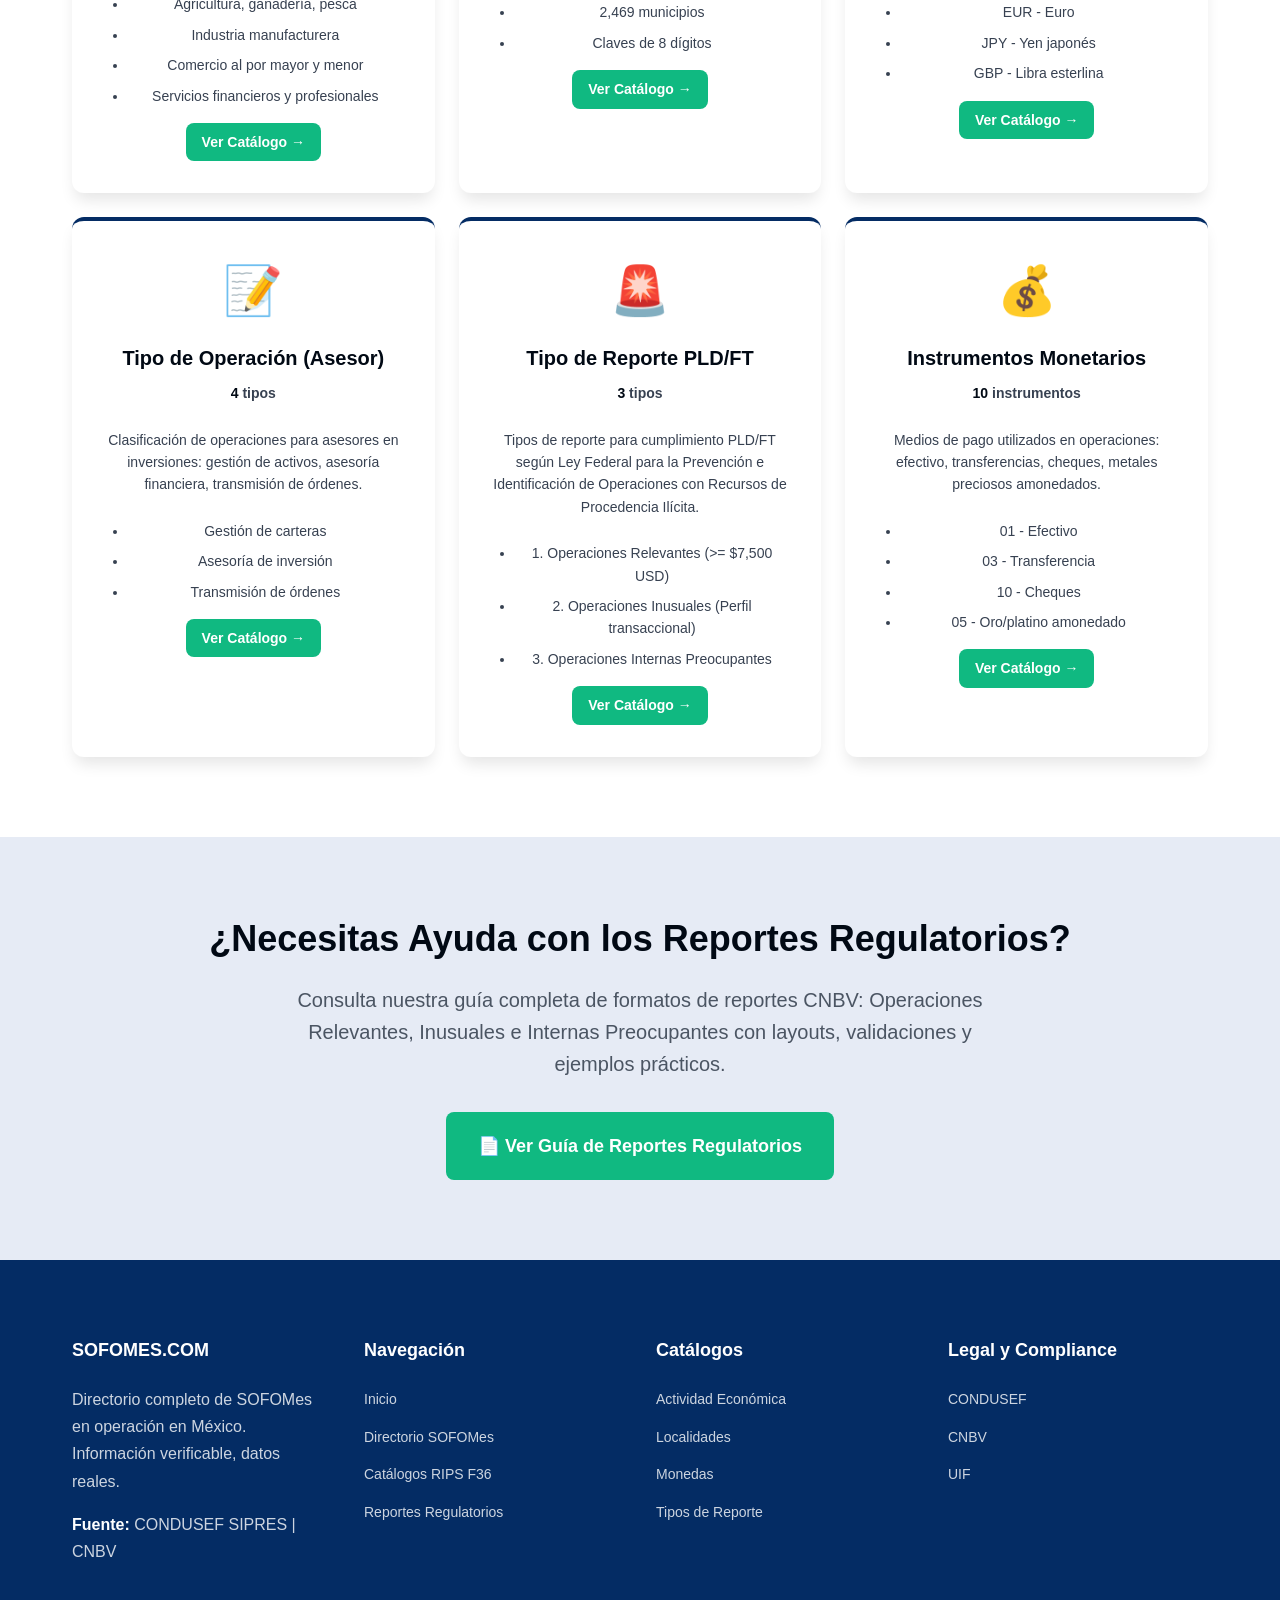
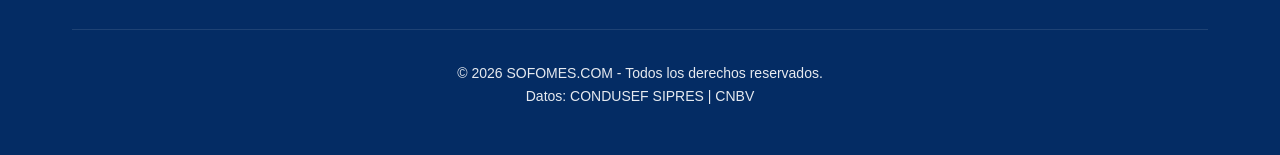
==== commit 2ecbc596: "Add robots.txt, sitemap.xml, and CSV files for internal operations - Created robots.txt to manage we" ====
--- a/catalogos-rips-f36.html
+++ b/catalogos-rips-f36.html
@@ -20,6 +20,17 @@
 
   <!-- Stylesheet -->
   <link rel="stylesheet" href="assets/css/main-v2.css">
+
+  <!-- Código de instalación Cliengo para sofomes.com -->
+  <script type="text/javascript">
+    (function () {
+      var ldk = document.createElement('script');
+      ldk.type = 'text/javascript';
+      ldk.async = true;
+      ldk.src = 'https://s.cliengo.com/weboptimizer/62503ed1004881002a965901/690164685f597226ae0e7119.js?platform=onboarding_modular';
+      var s = document.getElementsByTagName('script')[0]; s.parentNode.insertBefore(ldk, s);
+    })();
+  </script>
 </head>
 <body>
 
@@ -27,10 +38,10 @@
   <nav class="nav">
     <div class="container">
       <div class="nav-brand">
-        <a href="index-new.html">SOFOMES.COM</a>
+        <a href="index.html">SOFOMES.COM</a>
       </div>
       <div class="nav-menu">
-        <a href="index-new.html">Inicio</a>
+        <a href="index.html">Inicio</a>
         <a href="lista-sofomes-mexico.html">Directorio</a>
         <a href="catalogos-rips-f36.html" class="active">Catálogos RIPS F36</a>
         <a href="reportes-regulatorios-cnbv.html">Reportes Regulatorios</a>
@@ -49,10 +60,6 @@
       </p>
 
       <div style="display: flex; gap: 1rem; justify-content: center; margin-top: 2rem; flex-wrap: wrap;">
-        <div style="text-align: center; padding: 1rem; background: var(--primary-50); border-radius: var(--border-radius); min-width: 150px;">
-          <div style="font-size: 2rem; font-weight: 700; color: var(--primary-600);">5,159</div>
-          <div style="font-size: 0.875rem; color: var(--neutral-600);">Registros Totales</div>
-        </div>
         <div style="text-align: center; padding: 1rem; background: var(--primary-50); border-radius: var(--border-radius); min-width: 150px;">
           <div style="font-size: 2rem; font-weight: 700; color: var(--primary-600);">6</div>
           <div style="font-size: 0.875rem; color: var(--neutral-600);">Catálogos Completos</div>
@@ -157,8 +164,8 @@
           <p class="catalog-count"><strong>3</strong> tipos</p>
           <p>Tipos de reporte para cumplimiento PLD/FT según Ley Federal para la Prevención e Identificación de Operaciones con Recursos de Procedencia Ilícita.</p>
           <ul style="font-size: 0.875rem; color: var(--neutral-600); margin: 1rem 0;">
-            <li>1. Operaciones Relevantes (>$206,841 MXN)</li>
-            <li>2. Operaciones Inusuales</li>
+            <li>1. Operaciones Relevantes (>= $7,500 USD)</li>
+            <li>2. Operaciones Inusuales (Perfil transaccional)</li>
             <li>3. Operaciones Internas Preocupantes</li>
           </ul>
           <a href="catalogos/tipo-reporte.html" class="btn btn-primary btn-sm">Ver Catálogo →</a>
@@ -187,7 +194,7 @@
     <div class="container" style="text-align: center;">
       <h2 class="section-title">¿Necesitas Ayuda con los Reportes Regulatorios?</h2>
       <p class="section-subtitle" style="max-width: 700px; margin: 0 auto 2rem;">
-        Consulta nuestra guía completa de formatos de reportes CNBV: ROS, ROIN, ROIP con layouts, validaciones y ejemplos prácticos.
+        Consulta nuestra guía completa de formatos de reportes CNBV: Operaciones Relevantes, Inusuales e Internas Preocupantes con layouts, validaciones y ejemplos prácticos.
       </p>
       <a href="reportes-regulatorios-cnbv.html" class="btn btn-primary btn-lg">
         📄 Ver Guía de Reportes Regulatorios
@@ -212,7 +219,7 @@
         <div class="footer-col">
           <h4>Navegación</h4>
           <ul class="footer-links">
-            <li><a href="index-new.html">Inicio</a></li>
+            <li><a href="index.html">Inicio</a></li>
             <li><a href="lista-sofomes-mexico.html">Directorio SOFOMes</a></li>
             <li><a href="catalogos-rips-f36.html">Catálogos RIPS F36</a></li>
             <li><a href="reportes-regulatorios-cnbv.html">Reportes Regulatorios</a></li>
